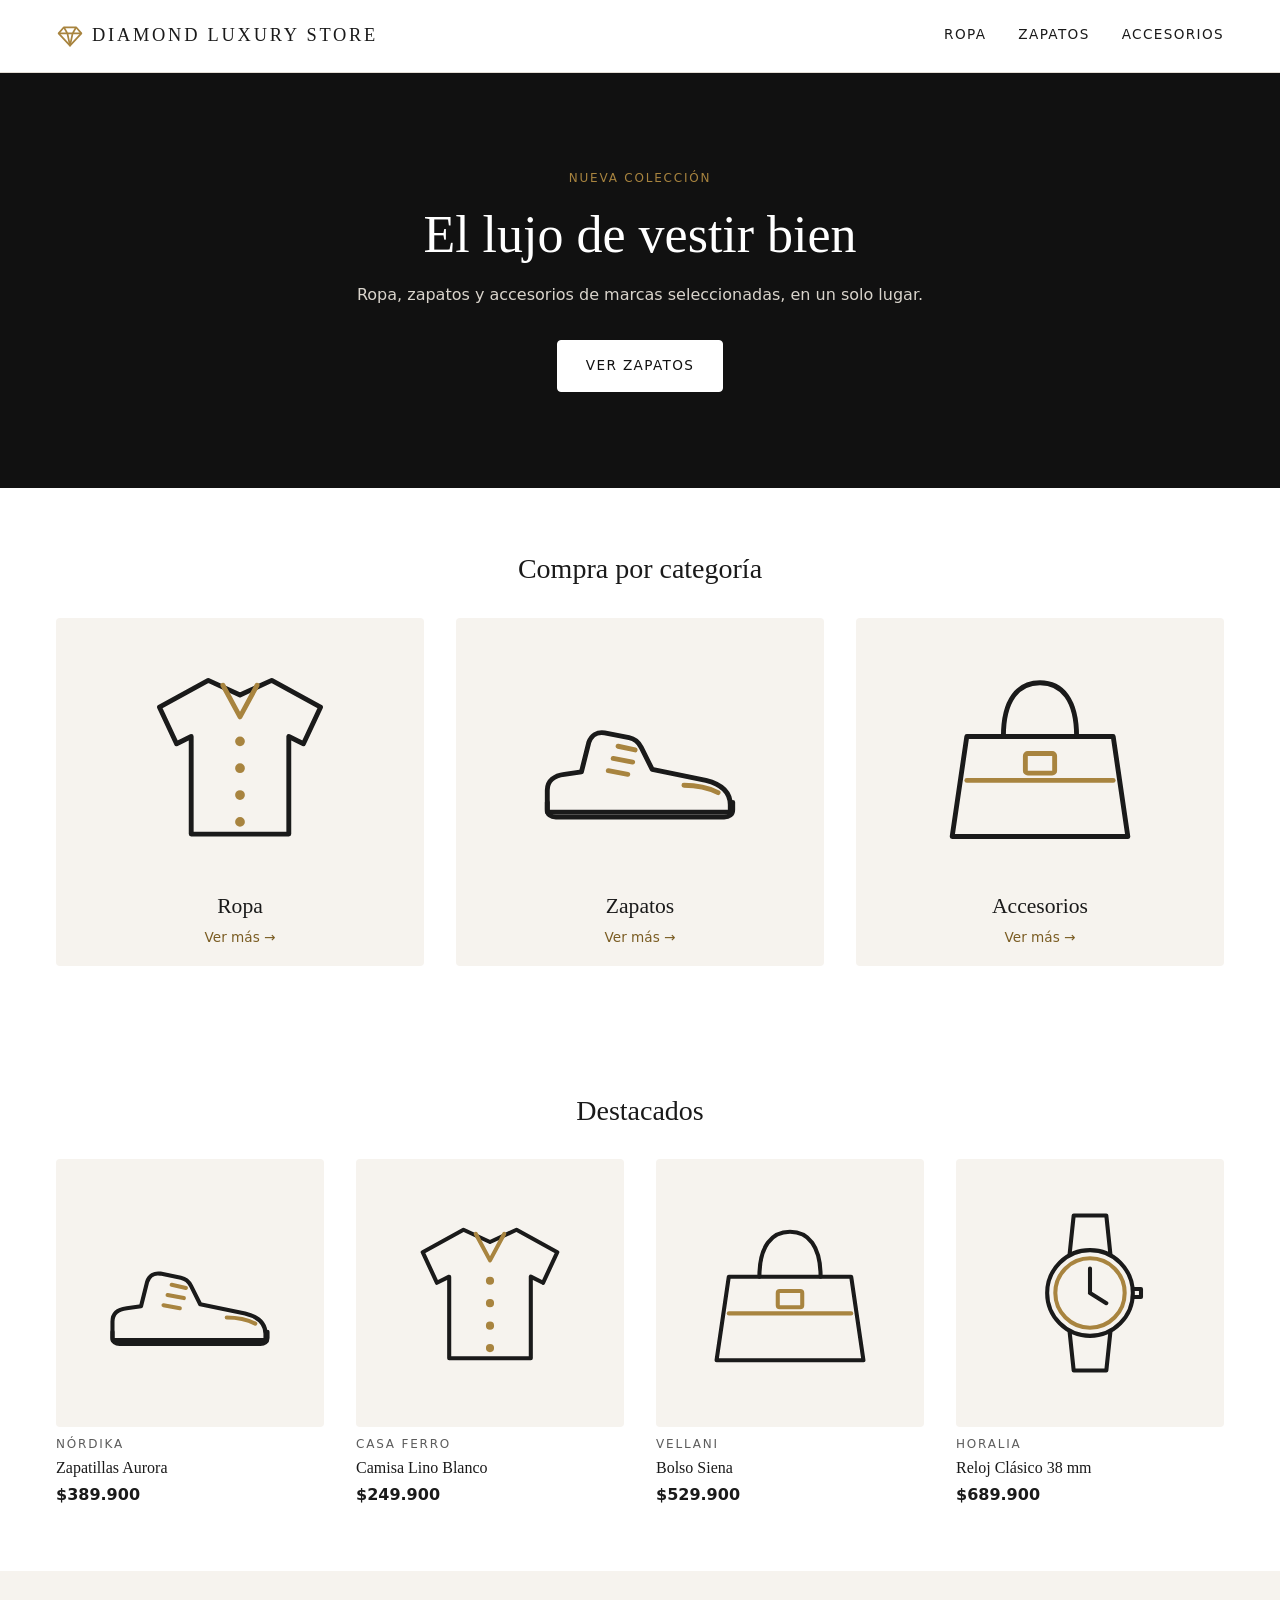
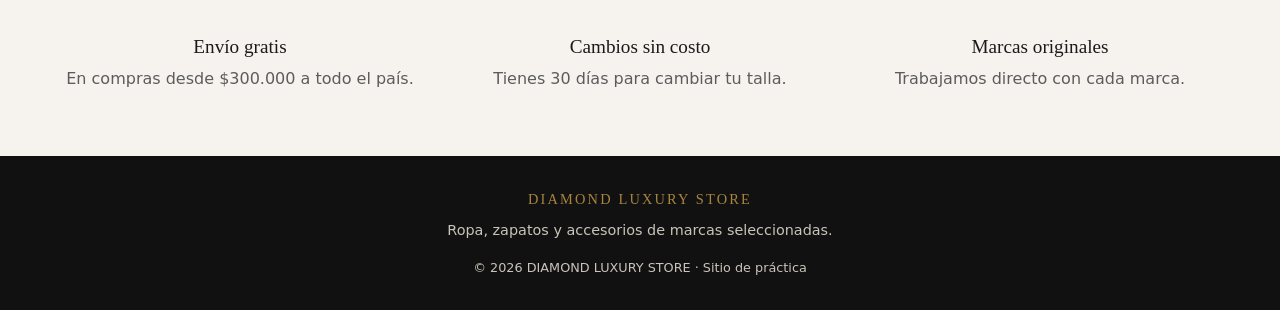
==== index.html @ 44f25b6d "Crear sitio estático de DIAMOND LUXURY STORE Portada, página de categoría (Zapatos) y ficha de produ" ====
<!DOCTYPE html>
<html lang="es">
<head>
  <meta charset="UTF-8">
  <!-- Sin esta línea el celular muestra la página "de escritorio" en miniatura -->
  <meta name="viewport" content="width=device-width, initial-scale=1">
  <title>DIAMOND LUXURY STORE | Ropa, zapatos y accesorios</title>
  <meta name="description" content="Tienda multimarca de ropa, zapatos y accesorios seleccionados.">
  <link rel="icon" href="img/logo.svg" type="image/svg+xml">
  <link rel="stylesheet" href="css/estilos.css">
</head>
<body>

  <!-- Permite a quien usa teclado saltarse el menú -->
  <a class="saltar" href="#contenido">Saltar al contenido</a>

  <!-- ================= CABECERA ================= -->
  <header class="cabecera">
    <div class="contenedor cabecera__interior">
      <a class="logo" href="index.html">
        <img src="img/logo.svg" alt="" width="28" height="28">
        DIAMOND LUXURY STORE
      </a>
      <nav class="menu" aria-label="Principal">
        <ul>
          <!-- PENDIENTE: las páginas de Ropa y Accesorios aún no existen -->
          <li><a href="#">Ropa</a></li>
          <li><a href="categoria.html">Zapatos</a></li>
          <li><a href="#">Accesorios</a></li>
        </ul>
      </nav>
    </div>
  </header>

  <main id="contenido">

    <!-- ================= BANNER ================= -->
    <section class="banner">
      <div class="contenedor">
        <p class="etiqueta">Nueva colección</p>
        <h1>El lujo de vestir bien</h1>
        <p>Ropa, zapatos y accesorios de marcas seleccionadas, en un solo lugar.</p>
        <a class="boton boton--claro" href="categoria.html">Ver zapatos</a>
      </div>
    </section>

    <!-- ================= CATEGORÍAS ================= -->
    <section class="seccion">
      <div class="contenedor">
        <h2 class="seccion__titulo">Compra por categoría</h2>
        <ul class="categorias">
          <li>
            <a class="categoria-tarjeta" href="#">
              <!-- alt vacío: la imagen es decorativa, el título ya dice qué es -->
              <img src="img/camisa.svg" alt="" width="200" height="200">
              <h3>Ropa</h3>
              <span>Ver más →</span>
            </a>
          </li>
          <li>
            <a class="categoria-tarjeta" href="categoria.html">
              <img src="img/zapatilla.svg" alt="" width="200" height="200">
              <h3>Zapatos</h3>
              <span>Ver más →</span>
            </a>
          </li>
          <li>
            <a class="categoria-tarjeta" href="#">
              <img src="img/bolso.svg" alt="" width="200" height="200">
              <h3>Accesorios</h3>
              <span>Ver más →</span>
            </a>
          </li>
        </ul>
      </div>
    </section>

    <!-- ================= DESTACADOS ================= -->
    <section class="seccion">
      <div class="contenedor">
        <h2 class="seccion__titulo">Destacados</h2>
        <!-- DEMO: solo existe una ficha (producto.html), así que todas las
             tarjetas llevan a ella. En una tienda real cada una tendría la suya. -->
        <ul class="productos productos--destacados">
          <li class="producto-tarjeta">
            <a href="producto.html">
              <img src="img/zapatilla.svg" alt="" width="200" height="200">
              <p class="etiqueta">Nórdika</p>
              <h3>Zapatillas Aurora</h3>
              <p class="precio">$389.900</p>
            </a>
          </li>
          <li class="producto-tarjeta">
            <a href="producto.html">
              <img src="img/camisa.svg" alt="" width="200" height="200">
              <p class="etiqueta">Casa Ferro</p>
              <h3>Camisa Lino Blanco</h3>
              <p class="precio">$249.900</p>
            </a>
          </li>
          <li class="producto-tarjeta">
            <a href="producto.html">
              <img src="img/bolso.svg" alt="" width="200" height="200">
              <p class="etiqueta">Vellani</p>
              <h3>Bolso Siena</h3>
              <p class="precio">$529.900</p>
            </a>
          </li>
          <li class="producto-tarjeta">
            <a href="producto.html">
              <img src="img/reloj.svg" alt="" width="200" height="200">
              <p class="etiqueta">Horalia</p>
              <h3>Reloj Clásico 38 mm</h3>
              <p class="precio">$689.900</p>
            </a>
          </li>
        </ul>
      </div>
    </section>

    <!-- ================= BENEFICIOS ================= -->
    <section class="seccion seccion--crema">
      <div class="contenedor">
        <h2 class="visualmente-oculto">Por qué comprar con nosotros</h2>
        <ul class="beneficios">
          <li>
            <h3>Envío gratis</h3>
            <p>En compras desde $300.000 a todo el país.</p>
          </li>
          <li>
            <h3>Cambios sin costo</h3>
            <p>Tienes 30 días para cambiar tu talla.</p>
          </li>
          <li>
            <h3>Marcas originales</h3>
            <p>Trabajamos directo con cada marca.</p>
          </li>
        </ul>
      </div>
    </section>

  </main>

  <!-- ================= PIE DE PÁGINA ================= -->
  <footer class="pie">
    <div class="contenedor">
      <p class="pie__marca">DIAMOND LUXURY STORE</p>
      <p>Ropa, zapatos y accesorios de marcas seleccionadas.</p>
      <p class="pie__legal">© 2026 DIAMOND LUXURY STORE · Sitio de práctica</p>
    </div>
  </footer>

</body>
</html>
---- css/estilos.css ----
/* =========================================================
   DIAMOND LUXURY STORE — Hoja de estilos única
   ---------------------------------------------------------
   Enfoque "mobile-first": las reglas normales son para
   celular. Al final (sección 11) se agregan los cambios
   para pantallas más grandes con @media (min-width: ...).

   Índice
   1.  Variables (colores, fuentes, espacios)
   2.  Reset y estilos base
   3.  Utilidades
   4.  Cabecera y menú
   5.  Botones
   6.  Portada: banner, categorías y beneficios
   7.  Tarjetas de producto y cuadrícula
   8.  Página de categoría
   9.  Ficha de producto y selector de talla
   10. Pie de página
   11. Pantallas medianas y grandes
   ========================================================= */


/* =========================================================
   1. VARIABLES
   Si quieres cambiar un color, cámbialo aquí y se actualiza
   en todo el sitio.
   ========================================================= */
:root {
  --color-texto: #1a1a1a;
  --color-texto-suave: #5c5c5c;
  --color-fondo: #ffffff;
  --color-crema: #f6f3ee;
  --color-borde: #e2ddd5;
  --color-negro: #111111;
  --color-dorado: #a8843f;         /* decorativo y sobre fondo negro */
  --color-dorado-oscuro: #7a5c22;  /* para texto sobre fondo claro (buen contraste) */

  --fuente-titulos: Georgia, "Times New Roman", serif;
  --fuente-texto: system-ui, -apple-system, "Segoe UI", Roboto, Arial, sans-serif;

  --espacio-s: 0.5rem;
  --espacio-m: 1rem;
  --espacio-l: 2rem;
  --espacio-xl: 4rem;

  --ancho-maximo: 1200px;
  --radio: 4px;
}


/* =========================================================
   2. RESET Y ESTILOS BASE
   Quita diferencias entre navegadores y define lo general.
   ========================================================= */

/* El ancho de una caja incluye su borde y su relleno */
*,
*::before,
*::after {
  box-sizing: border-box;
}

body {
  margin: 0;
  font-family: var(--fuente-texto);
  font-size: 1rem;
  line-height: 1.6;
  color: var(--color-texto);
  background-color: var(--color-fondo);
}

/* Las imágenes nunca se salen de su contenedor */
img {
  display: block;
  max-width: 100%;
  height: auto;
}

h1,
h2,
h3 {
  margin: 0 0 var(--espacio-m);
  font-family: var(--fuente-titulos);
  font-weight: normal;
  line-height: 1.2;
}

p {
  margin: 0 0 var(--espacio-m);
}

a {
  color: inherit;
}

/* Contorno visible cuando se navega con el teclado */
:focus-visible {
  outline: 2px solid var(--color-dorado-oscuro);
  outline-offset: 3px;
}


/* =========================================================
   3. UTILIDADES
   ========================================================= */

/* Centra el contenido y deja márgenes laterales de 16px */
.contenedor {
  width: 100%;
  max-width: var(--ancho-maximo);
  margin-inline: auto;
  padding-inline: var(--espacio-m);
}

/* Oculta algo a la vista, pero los lectores de pantalla lo leen */
.visualmente-oculto {
  position: absolute;
  width: 1px;
  height: 1px;
  margin: -1px;
  padding: 0;
  overflow: hidden;
  clip: rect(0 0 0 0);
  white-space: nowrap;
  border: 0;
}

/* Enlace "Saltar al contenido": solo aparece al usar Tab */
.saltar {
  position: absolute;
  top: -100px;
  left: var(--espacio-m);
  padding: var(--espacio-s) var(--espacio-m);
  background-color: var(--color-negro);
  color: #ffffff;
  z-index: 10;
}

.saltar:focus {
  top: var(--espacio-m);
}

/* Bloque de sección con espacio arriba y abajo */
.seccion {
  padding-block: var(--espacio-xl);
}

.seccion--crema {
  background-color: var(--color-crema);
}

.seccion__titulo {
  font-size: 1.75rem;
  text-align: center;
  margin-bottom: var(--espacio-l);
}

/* Texto pequeño en mayúsculas (marcas, etiquetas) */
.etiqueta {
  margin: 0;
  font-size: 0.75rem;
  letter-spacing: 0.15em;
  text-transform: uppercase;
  color: var(--color-texto-suave);
}


/* =========================================================
   4. CABECERA Y MENÚ
   En celular: logo arriba y menú debajo, centrados.
   ========================================================= */
.cabecera {
  border-bottom: 1px solid var(--color-borde);
  background-color: var(--color-fondo);
}

.cabecera__interior {
  display: flex;
  flex-direction: column;
  align-items: center;
  gap: var(--espacio-s);
  padding-block: var(--espacio-m);
}

.logo {
  display: flex;
  align-items: center;
  gap: var(--espacio-s);
  font-family: var(--fuente-titulos);
  font-size: 1rem;
  letter-spacing: 0.1em;
  text-decoration: none;
  white-space: nowrap;
}

.logo img {
  width: 28px;
  height: 28px;
}

.menu ul {
  display: flex;
  gap: var(--espacio-l);
  margin: 0;
  padding: 0;
  list-style: none;
}

.menu a {
  display: inline-block;
  padding-block: var(--espacio-s);  /* área de toque más grande en celular */
  font-size: 0.85rem;
  letter-spacing: 0.1em;
  text-transform: uppercase;
  text-decoration: none;
  border-bottom: 2px solid transparent;
}

/* Subrayado dorado al pasar el mouse y en la página actual */
.menu a:hover,
.menu a[aria-current="page"] {
  border-bottom-color: var(--color-dorado);
}


/* =========================================================
   5. BOTONES
   ========================================================= */
.boton {
  display: inline-block;
  padding: 0.9rem 1.75rem;
  font: inherit;
  font-size: 0.85rem;
  letter-spacing: 0.1em;
  text-transform: uppercase;
  text-align: center;
  text-decoration: none;
  color: #ffffff;
  background-color: var(--color-negro);
  border: 1px solid var(--color-negro);
  border-radius: var(--radio);
  cursor: pointer;
  transition: background-color 0.2s, color 0.2s;
}

.boton:hover {
  color: var(--color-negro);
  background-color: transparent;
}

/* Variante blanca, para usar sobre fondos oscuros */
.boton--claro {
  color: var(--color-negro);
  background-color: #ffffff;
  border-color: #ffffff;
}

.boton--claro:hover {
  color: #ffffff;
  background-color: transparent;
}

/* Variante que ocupa todo el ancho disponible */
.boton--ancho {
  width: 100%;
}


/* =========================================================
   6. PORTADA
   ========================================================= */

/* --- Banner principal --- */
.banner {
  padding-block: var(--espacio-xl);
  text-align: center;
  color: #ffffff;
  background-color: var(--color-negro);
}

.banner .etiqueta {
  margin-bottom: var(--espacio-m);
  color: var(--color-dorado);
}

.banner h1 {
  font-size: 2.25rem;
}

.banner p {
  max-width: 36rem;
  margin-inline: auto;
  margin-bottom: var(--espacio-l);
  color: #d9d4cc;
}

/* --- Tarjetas de categoría --- */
.categorias {
  display: grid;
  grid-template-columns: 1fr;  /* celular: una debajo de otra */
  gap: var(--espacio-m);
  margin: 0;
  padding: 0;
  list-style: none;
}

.categoria-tarjeta {
  display: block;
  padding-bottom: var(--espacio-m);
  text-align: center;
  text-decoration: none;
  background-color: var(--color-crema);
  border-radius: var(--radio);
  overflow: hidden;
}

.categoria-tarjeta img {
  width: 100%;
  aspect-ratio: 16 / 9;   /* más bajita en celular para no ocupar tanto */
  object-fit: contain;
  padding: var(--espacio-m);
}

.categoria-tarjeta h3 {
  margin-bottom: 0.25rem;
  font-size: 1.35rem;
}

.categoria-tarjeta span {
  font-size: 0.85rem;
  color: var(--color-dorado-oscuro);
}

.categoria-tarjeta:hover h3 {
  text-decoration: underline;
}

/* --- Beneficios (envíos, devoluciones, autenticidad) --- */
.beneficios {
  display: grid;
  grid-template-columns: 1fr;
  gap: var(--espacio-l);
  margin: 0;
  padding: 0;
  list-style: none;
  text-align: center;
}

.beneficios h3 {
  margin-bottom: var(--espacio-s);
  font-size: 1.2rem;
}

.beneficios p {
  margin: 0;
  color: var(--color-texto-suave);
}


/* =========================================================
   7. TARJETAS DE PRODUCTO Y CUADRÍCULA
   En celular se muestran 2 productos por fila, como en la
   mayoría de tiendas en línea.
   ========================================================= */
.productos {
  display: grid;
  grid-template-columns: repeat(2, 1fr);
  gap: var(--espacio-l) var(--espacio-m);  /* espacio vertical, horizontal */
  margin: 0;
  padding: 0;
  list-style: none;
}

.producto-tarjeta a {
  display: block;
  text-decoration: none;
}

.producto-tarjeta img {
  width: 100%;
  aspect-ratio: 1 / 1;   /* imagen cuadrada */
  object-fit: contain;
  padding: 12%;
  margin-bottom: var(--espacio-s);
  background-color: var(--color-crema);
  border-radius: var(--radio);
}

.producto-tarjeta h3 {
  margin: 0.25rem 0;
  font-size: 1rem;
}

.producto-tarjeta a:hover h3 {
  text-decoration: underline;
}

.precio {
  margin: 0;
  font-weight: 600;
}


/* =========================================================
   8. PÁGINA DE CATEGORÍA
   ========================================================= */

/* Ruta de navegación: Inicio › Zapatos */
.migas ol {
  display: flex;
  flex-wrap: wrap;
  margin: 0;
  padding-block: var(--espacio-m);
  padding-inline: 0;
  list-style: none;
  font-size: 0.85rem;
  color: var(--color-texto-suave);
}

/* El símbolo › se agrega con CSS antes de cada elemento menos el primero */
.migas li + li::before {
  content: "›";
  margin-inline: var(--espacio-s);
}

.categoria-encabezado {
  padding-block: var(--espacio-l);
  text-align: center;
}

.categoria-encabezado h1 {
  margin-bottom: var(--espacio-s);
  font-size: 2.25rem;
}

.categoria-encabezado p {
  margin: 0;
  color: var(--color-texto-suave);
}

.categoria-listado {
  padding-bottom: var(--espacio-xl);
}


/* =========================================================
   9. FICHA DE PRODUCTO Y SELECTOR DE TALLA
   ========================================================= */
.ficha {
  display: grid;
  grid-template-columns: 1fr;  /* celular: imagen arriba, datos abajo */
  gap: var(--espacio-l);
  padding-bottom: var(--espacio-xl);
}

.ficha__imagen img {
  width: 100%;
  aspect-ratio: 1 / 1;
  object-fit: contain;
  padding: 10%;
  background-color: var(--color-crema);
  border-radius: var(--radio);
}

.ficha__nombre {
  margin: var(--espacio-s) 0;
  font-size: 2rem;
}

.ficha__precio {
  margin-bottom: var(--espacio-s);
  font-size: 1.5rem;
  font-weight: 600;
}

.ficha__resumen {
  color: var(--color-texto-suave);
  margin-bottom: var(--espacio-l);
}

/* --- Selector de talla ---
   Cada talla es un <input type="radio"> seguido de su <label>.
   El círculo del radio se oculta y el <label> se dibuja como
   un botón cuadrado. Como el label está unido al input con
   for="...", al tocar el label se marca el radio. */
.tallas {
  margin: 0 0 var(--espacio-l);
  padding: 0;
  border: 0;
}

.tallas legend {
  margin-bottom: var(--espacio-s);
  padding: 0;
  font-weight: 600;
}

.tallas__opciones {
  position: relative;   /* los radios ocultos se ubican dentro de esta caja */
  display: flex;
  flex-wrap: wrap;
  gap: var(--espacio-s);
}

/* Ocultamos el círculo del radio sin quitarlo:
   sigue funcionando con teclado y lector de pantalla */
.tallas input {
  position: absolute;
  opacity: 0;
  width: 1px;
  height: 1px;
}

.tallas label {
  display: inline-flex;
  align-items: center;
  justify-content: center;
  min-width: 3rem;
  height: 3rem;          /* 48px: tamaño cómodo para tocar con el dedo */
  padding-inline: var(--espacio-s);
  border: 1px solid var(--color-borde);
  border-radius: var(--radio);
  cursor: pointer;
  transition: border-color 0.2s;
}

/* "input + label" = el label que va justo después del input */
.tallas input:not(:disabled) + label:hover {
  border-color: var(--color-negro);
}

/* Talla elegida */
.tallas input:checked + label {
  color: #ffffff;
  background-color: var(--color-negro);
  border-color: var(--color-negro);
}

/* Contorno al llegar con la tecla Tab */
.tallas input:focus-visible + label {
  outline: 2px solid var(--color-dorado-oscuro);
  outline-offset: 2px;
}

/* Talla agotada */
.tallas input:disabled + label {
  color: #b5b0a8;
  text-decoration: line-through;
  background-color: var(--color-crema);
  cursor: not-allowed;
}

.tallas__ayuda {
  margin: var(--espacio-s) 0 0;
  font-size: 0.85rem;
  color: var(--color-texto-suave);
}

/* --- Información desplegable (<details>) --- */
.ficha__info {
  margin-top: var(--espacio-l);
  border-top: 1px solid var(--color-borde);
}

.ficha__info details {
  border-bottom: 1px solid var(--color-borde);
}

.ficha__info summary {
  padding-block: var(--espacio-m);
  font-weight: 600;
  cursor: pointer;
}

.ficha__info details p,
.ficha__info details ul {
  margin-top: 0;
  color: var(--color-texto-suave);
}


/* =========================================================
   10. PIE DE PÁGINA
   ========================================================= */
.pie {
  padding-block: var(--espacio-l);
  text-align: center;
  font-size: 0.9rem;
  color: #c9c4bb;
  background-color: var(--color-negro);
}

.pie__marca {
  margin-bottom: var(--espacio-s);
  font-family: var(--fuente-titulos);
  letter-spacing: 0.15em;
  color: var(--color-dorado);
}

.pie__legal {
  margin: 0;
  font-size: 0.8rem;
}


/* =========================================================
   11. PANTALLAS MEDIANAS Y GRANDES
   min-width: 768px  → tablets y en adelante
   min-width: 1024px → computadores
   ========================================================= */
@media (min-width: 768px) {
  .cabecera__interior {
    flex-direction: row;
    justify-content: space-between;
  }

  .logo {
    font-size: 1.15rem;
    letter-spacing: 0.15em;
  }

  .banner {
    padding-block: 6rem;
  }

  .banner h1 {
    font-size: 3.25rem;
  }

  .categorias {
    grid-template-columns: repeat(3, 1fr);
    gap: var(--espacio-l);
  }

  .categoria-tarjeta img {
    aspect-ratio: 4 / 3;
  }

  .beneficios {
    grid-template-columns: repeat(3, 1fr);
  }

  .productos {
    grid-template-columns: repeat(3, 1fr);
    gap: var(--espacio-l);
  }

  /* Ficha: imagen a la izquierda, datos a la derecha */
  .ficha {
    grid-template-columns: 1fr 1fr;
    align-items: start;
    gap: var(--espacio-xl);
  }

  .ficha__compra .boton--ancho {
    max-width: 24rem;
  }
}

@media (min-width: 1024px) {
  /* En la portada caben los 4 destacados en una fila */
  .productos--destacados {
    grid-template-columns: repeat(4, 1fr);
  }
}
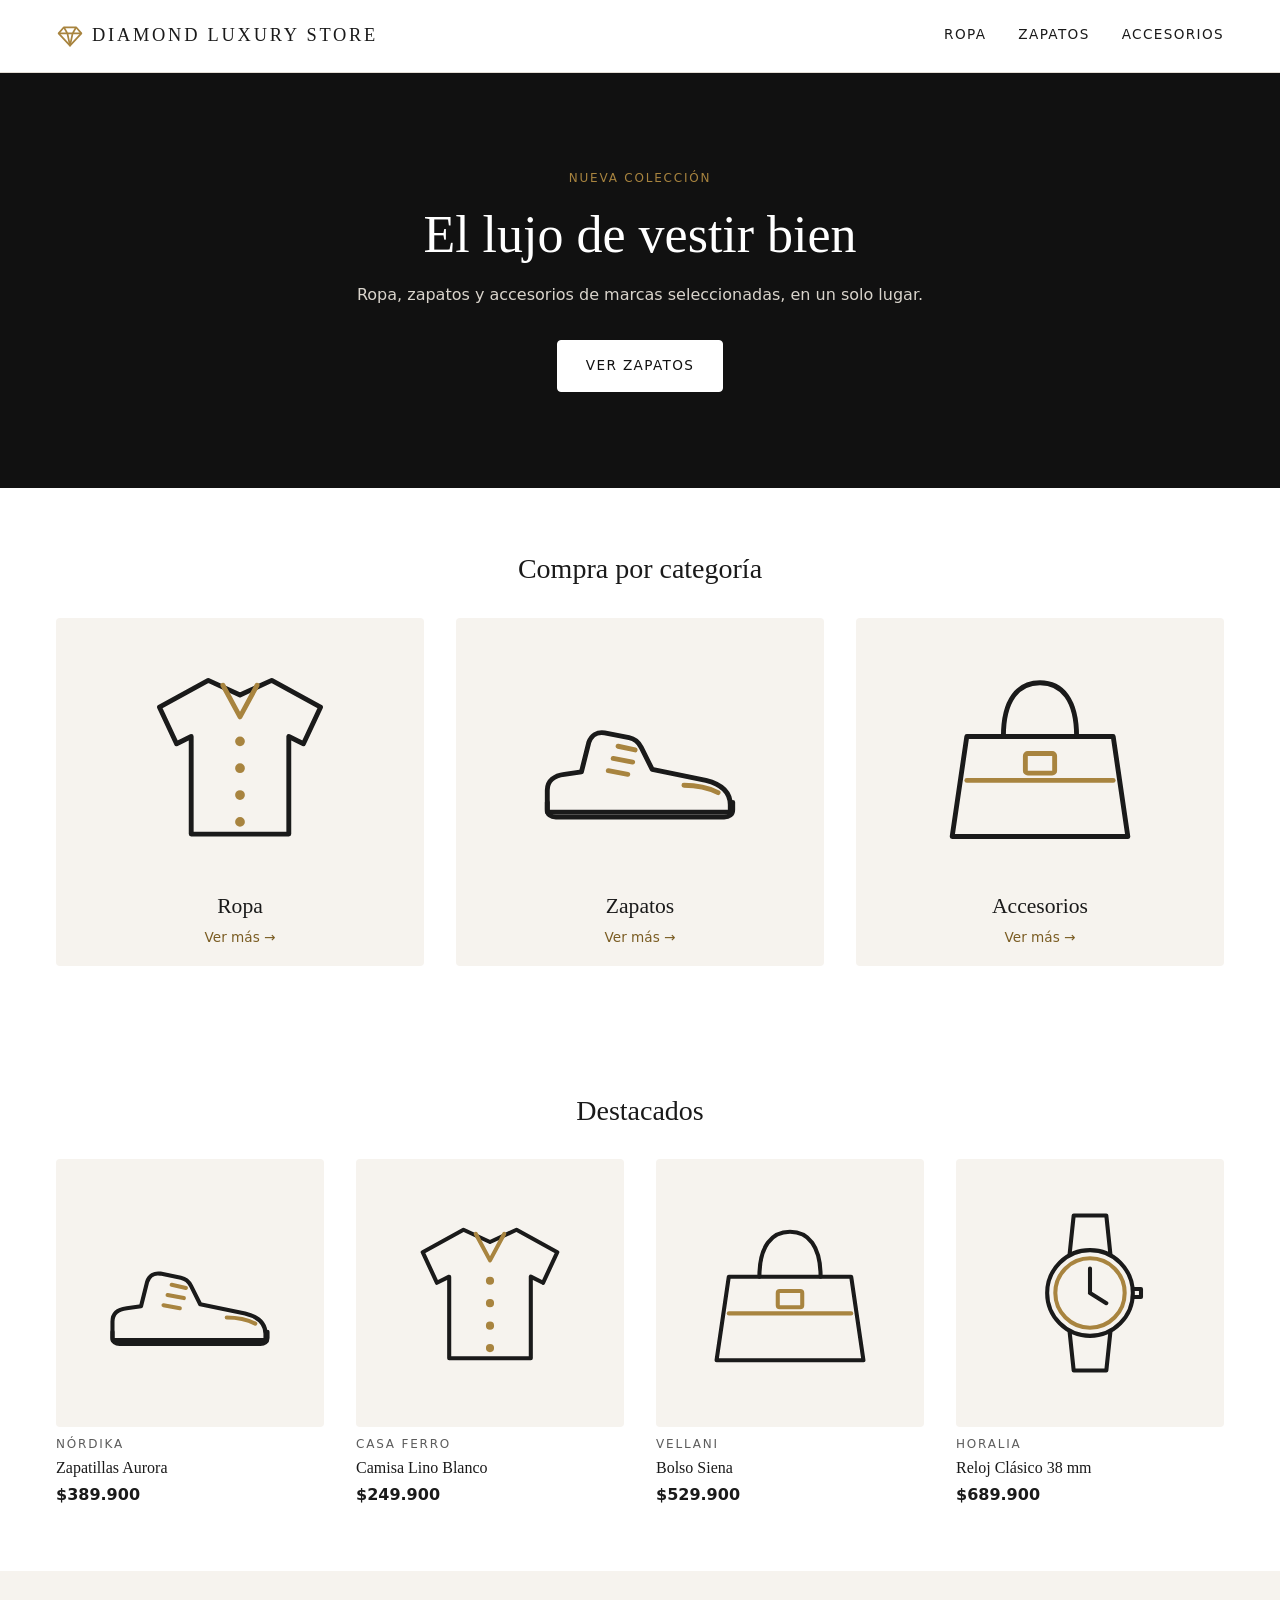
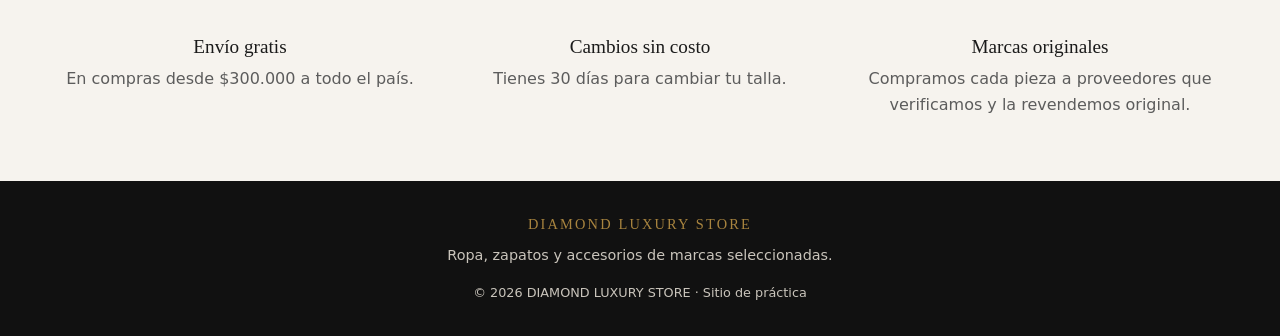
==== commit 3942a366: "Agregar páginas de Ropa y Accesorios y corregir detalles del PR - Renombrar categoria.html a zapatos" ====
--- a/index.html
+++ b/index.html
@@ -23,10 +23,9 @@
       </a>
       <nav class="menu" aria-label="Principal">
         <ul>
-          <!-- PENDIENTE: las páginas de Ropa y Accesorios aún no existen -->
-          <li><a href="#">Ropa</a></li>
-          <li><a href="categoria.html">Zapatos</a></li>
-          <li><a href="#">Accesorios</a></li>
+          <li><a href="ropa.html">Ropa</a></li>
+          <li><a href="zapatos.html">Zapatos</a></li>
+          <li><a href="accesorios.html">Accesorios</a></li>
         </ul>
       </nav>
     </div>
@@ -40,7 +39,7 @@
         <p class="etiqueta">Nueva colección</p>
         <h1>El lujo de vestir bien</h1>
         <p>Ropa, zapatos y accesorios de marcas seleccionadas, en un solo lugar.</p>
-        <a class="boton boton--claro" href="categoria.html">Ver zapatos</a>
+        <a class="boton boton--claro" href="zapatos.html">Ver zapatos</a>
       </div>
     </section>
 
@@ -50,7 +49,7 @@
         <h2 class="seccion__titulo">Compra por categoría</h2>
         <ul class="categorias">
           <li>
-            <a class="categoria-tarjeta" href="#">
+            <a class="categoria-tarjeta" href="ropa.html">
               <!-- alt vacío: la imagen es decorativa, el título ya dice qué es -->
               <img src="img/camisa.svg" alt="" width="200" height="200">
               <h3>Ropa</h3>
@@ -58,14 +57,14 @@
             </a>
           </li>
           <li>
-            <a class="categoria-tarjeta" href="categoria.html">
+            <a class="categoria-tarjeta" href="zapatos.html">
               <img src="img/zapatilla.svg" alt="" width="200" height="200">
               <h3>Zapatos</h3>
               <span>Ver más →</span>
             </a>
           </li>
           <li>
-            <a class="categoria-tarjeta" href="#">
+            <a class="categoria-tarjeta" href="accesorios.html">
               <img src="img/bolso.svg" alt="" width="200" height="200">
               <h3>Accesorios</h3>
               <span>Ver más →</span>
@@ -79,40 +78,34 @@
     <section class="seccion">
       <div class="contenedor">
         <h2 class="seccion__titulo">Destacados</h2>
-        <!-- DEMO: solo existe una ficha (producto.html), así que todas las
-             tarjetas llevan a ella. En una tienda real cada una tendría la suya. -->
+        <!-- DEMO: solo existe la ficha de las Zapatillas Aurora (producto.html).
+             Las demás tarjetas no son enlace hasta que tengan su propia ficha. -->
         <ul class="productos productos--destacados">
           <li class="producto-tarjeta">
             <a href="producto.html">
               <img src="img/zapatilla.svg" alt="" width="200" height="200">
               <p class="etiqueta">Nórdika</p>
-              <h3>Zapatillas Aurora</h3>
+              <h3 class="producto-tarjeta__nombre">Zapatillas Aurora</h3>
               <p class="precio">$389.900</p>
             </a>
           </li>
           <li class="producto-tarjeta">
-            <a href="producto.html">
-              <img src="img/camisa.svg" alt="" width="200" height="200">
-              <p class="etiqueta">Casa Ferro</p>
-              <h3>Camisa Lino Blanco</h3>
-              <p class="precio">$249.900</p>
-            </a>
+            <img src="img/camisa.svg" alt="" width="200" height="200">
+            <p class="etiqueta">Casa Ferro</p>
+            <h3 class="producto-tarjeta__nombre">Camisa Lino Blanco</h3>
+            <p class="precio">$249.900</p>
           </li>
           <li class="producto-tarjeta">
-            <a href="producto.html">
-              <img src="img/bolso.svg" alt="" width="200" height="200">
-              <p class="etiqueta">Vellani</p>
-              <h3>Bolso Siena</h3>
-              <p class="precio">$529.900</p>
-            </a>
+            <img src="img/bolso.svg" alt="" width="200" height="200">
+            <p class="etiqueta">Vellani</p>
+            <h3 class="producto-tarjeta__nombre">Bolso Siena</h3>
+            <p class="precio">$529.900</p>
           </li>
           <li class="producto-tarjeta">
-            <a href="producto.html">
-              <img src="img/reloj.svg" alt="" width="200" height="200">
-              <p class="etiqueta">Horalia</p>
-              <h3>Reloj Clásico 38 mm</h3>
-              <p class="precio">$689.900</p>
-            </a>
+            <img src="img/reloj.svg" alt="" width="200" height="200">
+            <p class="etiqueta">Horalia</p>
+            <h3 class="producto-tarjeta__nombre">Reloj Clásico 38 mm</h3>
+            <p class="precio">$689.900</p>
           </li>
         </ul>
       </div>
@@ -133,7 +126,7 @@
           </li>
           <li>
             <h3>Marcas originales</h3>
-            <p>Trabajamos directo con cada marca.</p>
+            <p>Compramos cada pieza a proveedores que verificamos y la revendemos original.</p>
           </li>
         </ul>
       </div>
--- a/css/estilos.css
+++ b/css/estilos.css
@@ -386,12 +386,15 @@
   border-radius: var(--radio);
 }
 
-.producto-tarjeta h3 {
+/* Se usa una clase y no "h2" o "h3": el nivel del título cambia según
+   la página (h3 en la portada, h2 en las categorías) y el estilo no debe
+   depender de eso. */
+.producto-tarjeta__nombre {
   margin: 0.25rem 0;
   font-size: 1rem;
 }
 
-.producto-tarjeta a:hover h3 {
+.producto-tarjeta a:hover .producto-tarjeta__nombre {
   text-decoration: underline;
 }
 
